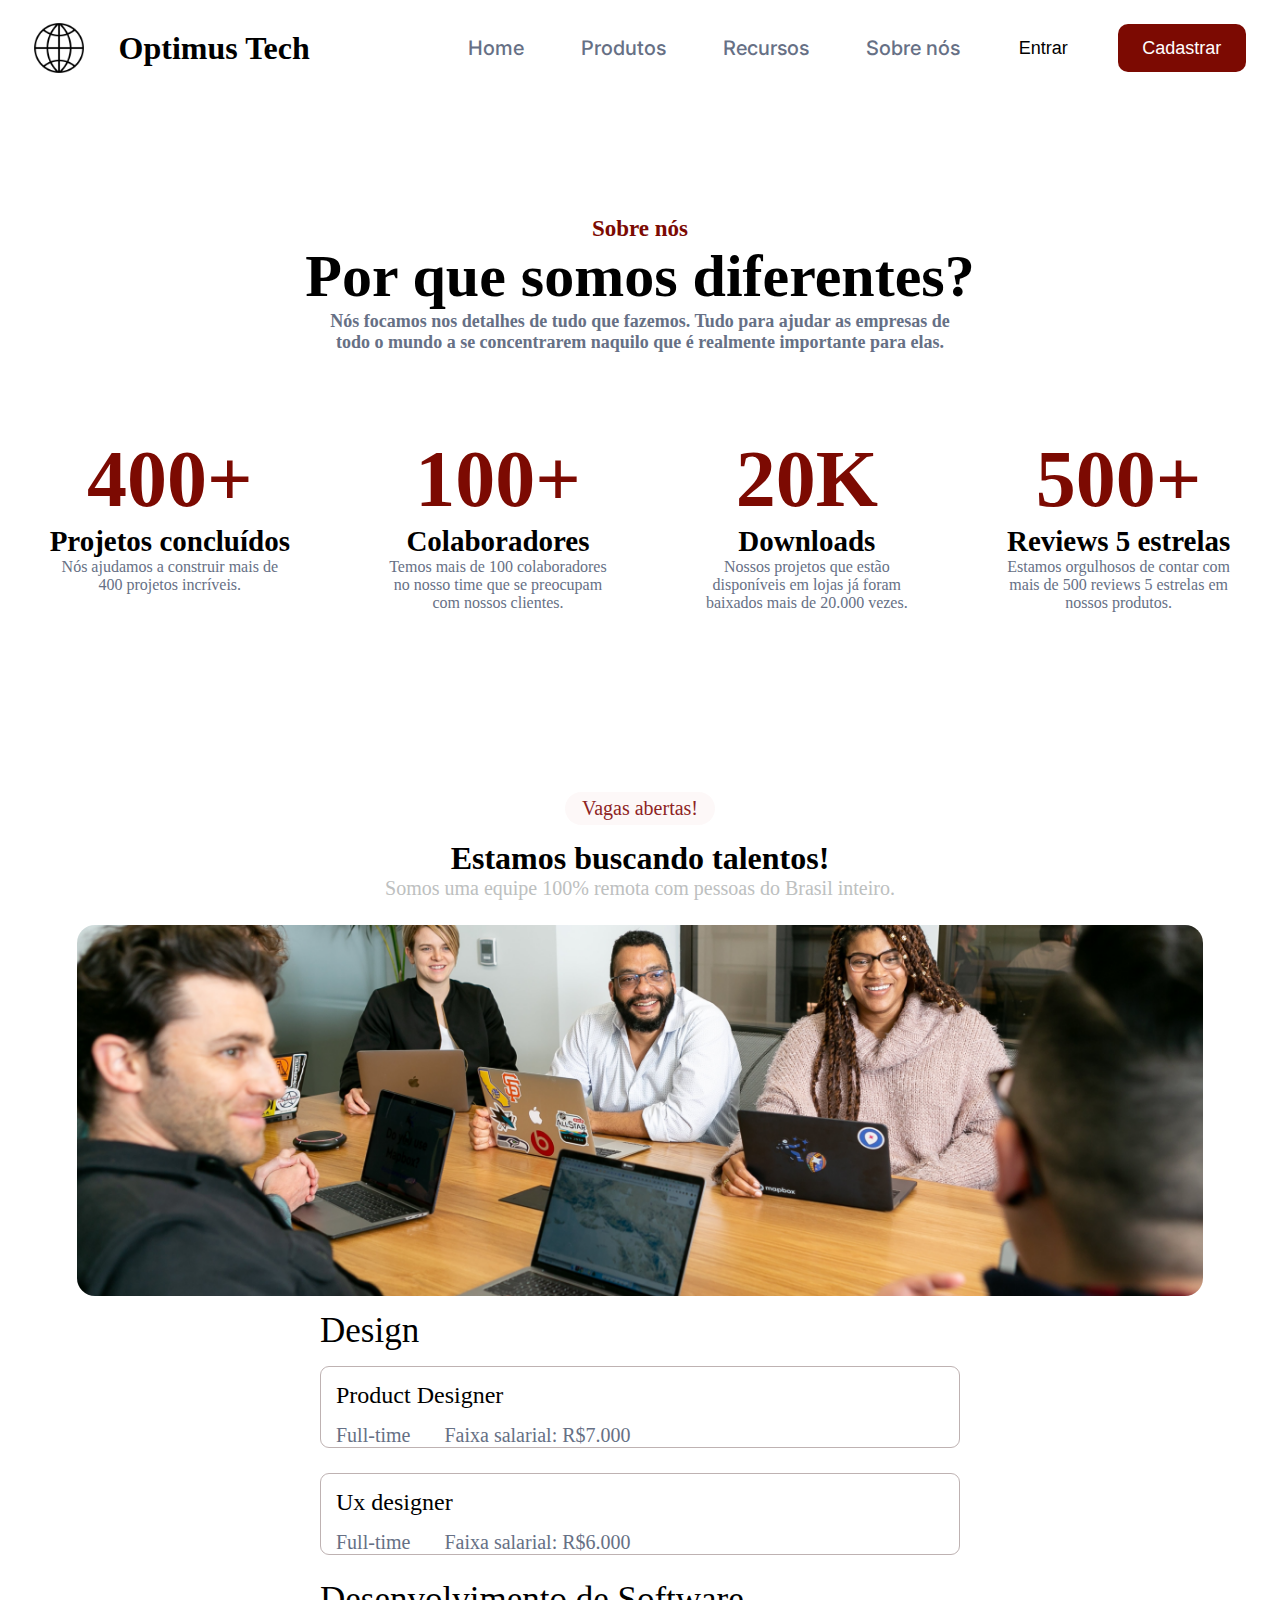
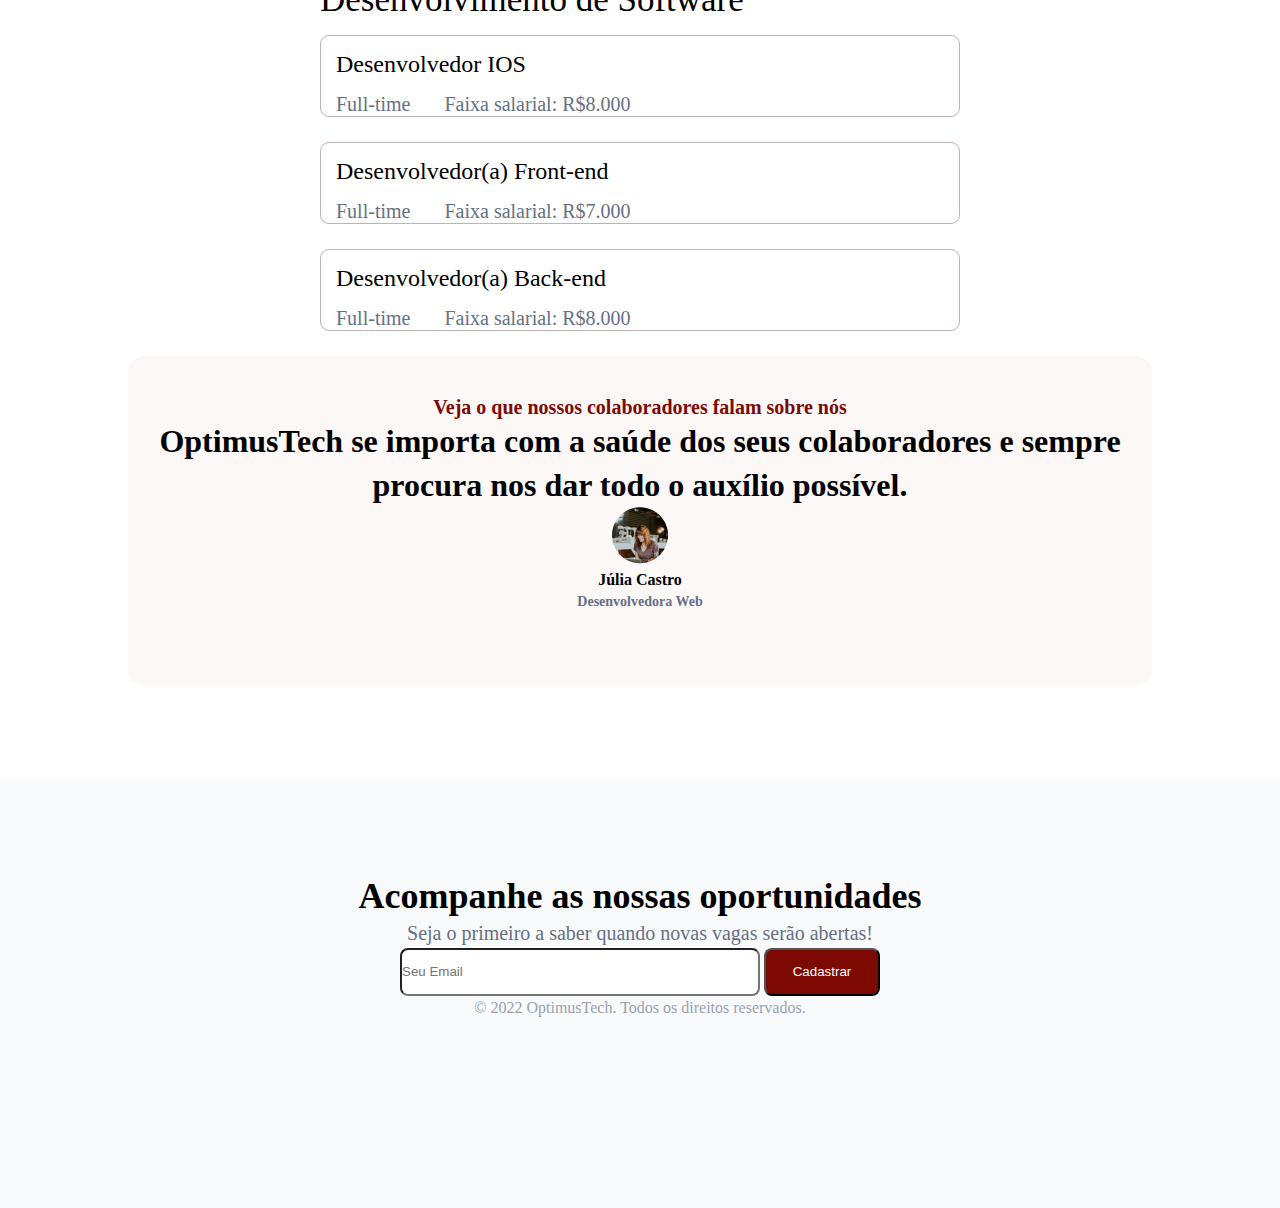
==== OptimusTechSite/index.html @ f8d53d97 "Site finalizado com sucesso" ====
<!DOCTYPE html>
<html lang="pt-br">
<head>
    <meta charset="UTF-8">
    <meta http-equiv="X-UA-Compatible" content="IE=edge">
    <meta name="viewport" content="width=device-width, initial-scale=1.0">
    <link rel="preconnect" href="https://fonts.googleapis.com">
    <link rel="preconnect" href="https://fonts.gstatic.com" crossorigin>
    <link href="https://fonts.googleapis.com/css2?family=Inter:wght@100;200;500;700;800;900&display=swap" rel="stylesheet">
    <link rel="stylesheet" type="text/css" href="index.css" media="all">
    <link rel="stylesheet" href="style.css">
    <link rel="shortcut icon" href="imgs/favicon.ico" type="image/x-icon">  
    <title>OptimusTech</title>
</head>
<body>
    <header>
            
            <img src="imgs/logo.png" alt="Logo da Empresa">
            <h1>Optimus Tech</h1>
            <ul>
                <li>Home</li>
                <li>Produtos</li>
                <li>Recursos</li>
                <li>Sobre nós</li>
            </ul>
            <button class="btnLogin">Entrar</button>
            <button class="btnCad">Cadastrar</button>
    </header>
    <div class="diferenciais">

        <p>
        Sobre nós
        </p>

        <h1>
        Por que somos diferentes?
        </h1>

        <h2>
        Nós focamos nos detalhes de tudo que fazemos. Tudo para ajudar as empresas de 
        <br>
        todo o mundo a se concentrarem naquilo que é realmente importante para elas.
        
        </h2>

</div>

<section class="met">

<div class="met1">
<h1>400+</h1>
<h2>Projetos concluídos</h2>
<p>Nós ajudamos a construir mais de
    <br>
    400 projetos incríveis.
    <br>
</p>
</div>


<div class="met2">
<h1>100+</h1>
<h2>Colaboradores</h2>
<p>Temos mais de 100 colaboradores
    <br>
    no nosso time que se preocupam 
    <br>
    com nossos clientes.
    </p>
</div>


<div class="met3">
    <h1>20K</h1>
    <h2>Downloads</h2>
    <p>Nossos projetos que estão 
        <br>
        disponíveis em lojas já foram 
        <br>
        baixados mais de 20.000 vezes.
    </p>
</div>


<div class="met4">
    <h1>500+</h1>
    <h2>Reviews 5 estrelas</h2>
    <p>Estamos orgulhosos de contar com
        <br>
        mais de 500 reviews 5 estrelas em 
        <br>
        nossos produtos.
    </p>
    
</div>
</section>

<section class="jobs">

    <p class="anuncio"> Vagas abertas!</p>

    <h1 class="anuncio-2">Estamos buscando talentos!</h1>
    <p  class="anuncio-3">Somos uma equipe 100% remota com pessoas do Brasil inteiro.</p>

    <div class="foto-empregos">
        <img src="imgs/reuniao.png" class="foto-jobs">
    </div>

    <div class="vagas">

        <div class="design-vagas">
            <h1 class="design">Design</h1>

            <div class="emprego">
                <h2>Product Designer</h2>

                <p>Full-time</p>
                <p>Faixa salarial: R$7.000</p>
            </div>

            <div class="emprego">
                <h2>Ux designer</h2>

                <p>Full-time</p>
                <p>Faixa salarial: R$6.000</p>
            </div>
        </div>
        <div class="desenvolvimento-vagas">
            <h1>Desenvolvimento de Software</h1>

            <div class="emprego">
                <h2>Desenvolvedor IOS</h2>

                <p>Full-time</p>
                <p>Faixa salarial: R$8.000</p>
            </div>

            <div class="emprego">
                <h2>Desenvolvedor(a) Front-end</h2>

                <p>Full-time</p>
                <p>Faixa salarial: R$7.000</p>
            </div>

            <div class="emprego">
                <h2>Desenvolvedor(a) Back-end</h2>

                <p>Full-time</p>
                <p>Faixa salarial: R$8.000</p>
            </div>
        </div>
    </div>

    <section id="depoimentos">
        <p id="vermelho"><strong>Veja o que nossos colaboradores falam sobre nós</strong</p>
        <h1 id="colab">OptimusTech se importa com a saúde dos seus colaboradores e sempre procura nos dar todo o auxílio possível.</h1>
        <figure><img src="imgs/Avatar.png" alt="Avatar"></figure>
        <h1 id="jc">Júlia Castro</h1>
        <p id="dev">Desenvolvedora Web</p>
    </section>
    <section id="nada"></section>
    <section id="form">
        <h1 id="op">Acompanhe as nossas oportunidades</h1>
        <p id="vgab">Seja o primeiro a saber quando novas vagas serão abertas!</p>
        <form action="email">
        <input type="email" name="email" id="email" placeholder="Seu Email">
        <input type="submit" value="Cadastrar" id="cad">
        </form>
        <p id="copy">&copy; 2022 OptimusTech. Todos os direitos reservados.</p>
    </section>

</section>
</body>
</html>
---- OptimusTechSite/index.css ----
*{
    box-sizing: border-box;
    margin: 0;
    padding: 0;
}

header{
    display: flex;
    position: relative;
    width: 100%; 
    height: 6rem;   
    align-items: center;
    justify-content:space-evenly;
}



header img{
    width: 50px;
    height: 50px;
}

header ul li{
    margin-right: 5px;
    margin-left: 5px;
    display: inline;
    list-style: none;    
    color: #667085;
    font-family: 'Inter', sans-serif;
    font-style: normal;
    font-weight: 500;
    font-size: 20px;
    line-height: 24px;
    cursor: pointer;
    margin-left: 40px;
    box-shadow: inset 0 0 0 0 #667085;
    color: #667085;
    padding: 0 .25rem;
    transition: color .3s ease-in-out, box-shadow .3s ease-in-out;
}

header ul{
    margin-left: 5rem;
}

.btnLogin{
    height: 2rem;
    width: 5rem;
    border: none;
    background-color: white;
    cursor: pointer;
    font-size: large;
}

.btnCad{
    height: 3rem;
    width: 8rem;
    border: none;
    background-color: white;
    cursor: pointer;
    font-size: large;
    color: white;
    background-color: #7C0A02;
    border-radius: 10px;
}


header ul li:hover {
  box-shadow: inset 100px 0 0 0 #667085;
  color: white;
}

.jobs{
    position: relative;
}

.jobs p{
    font-size: 20px;
}

.anuncio{
    margin-top: 20px;
    margin-bottom: 15px;
    margin-left: auto;
    margin-right: auto;
    left: 90vh;
    right: 90vh;
    width: 150px;
    padding: 5px;
    background-color: rgb(124, 124, 124);
    border-radius: 3vh;
    display: flex;
    justify-content: center;
    color: #8e2424;
    background-color: rgba(196, 25, 25, 0.03);
}

.anuncio-2{
    display: flex;
    justify-content: center;
   
}

.anuncio-3{
    display: flex;
    justify-content: center;
    color: rgb(189, 192, 192);
}

.foto-empregos{
    margin-top: 25px;
    margin-bottom: 10px;
}

.foto-jobs{
    width: 88%;
   
    margin: auto;
    display: block;
    border-radius: 2vh;
}

.design{
    margin-top: 15px;
}

.vagas{
    margin-top: 15px;
    width: 50%;
    margin: 0 auto;
}

.vagas h1{
    position: relative;
    
    font-weight: 500;
    font-size: 35px;
    margin-bottom: 15px;
}

.design-vagas h1{
    margin-bottom: 15px;
}

.emprego{
    border: 1px solid rgb(190, 178, 178);
    border-radius: 1vh;
    margin-bottom: 25px;
}

.emprego h2{
    margin-top: 15px;
    margin-bottom: 15px;
    margin-left: 15px;
    font-weight: 500;
}

.emprego p{
    display: inline;
    margin-right: 15px;
    margin-left: 15px;
}
---- OptimusTechSite/style.css ----
.diferenciais{
    
    text-align: center;
    margin-bottom: 9vh;
    margin-top: 120px;
}

.diferenciais p{
    color: #7c0a02;
    font-size: 23px;
    font-weight: bolder;
    margin-bottom: 0%;
}
.diferenciais h1{
    font-size: 60px;
    margin-top: auto;
}
.diferenciais h2{
    color: #667085;
    font-size: 100%;
    font-size: 18px;
}


.met{
    display: flex;
    align-self: center;
    width: 100%;
    justify-content: space-around;
}

.met div{
    text-align: center;
    margin-bottom: 10rem;
}
.met h1{
    font-size: 80px;
    color: #7c0a02;
    margin-bottom: 0px;

}
.met h2{
    font-size: 29px;
}

.met p{
    color: #667085;
}

#depoimentos {
    background: rgba(196, 25, 25, 0.03);
    height: 330px;
    width: 80%;
    margin: 0 auto;
    border-radius: 16px;
    padding-top: 40px;
}

#form{
    background-color: #F9FAFB;
    height: 430px;
    width: 100%;
    margin: 0 auto;
    padding-top: 96px;
}

#colab, #jc, #dev, #op, #copy, #vgab, #vermelho{
    text-align: center;
}

figure{
    margin: 0 auto;
    text-align: center;
}

form{
    margin: 0 auto;
    text-align: center;
}

form #email{
    height: 48px;
    width: 360px;
    border-radius: 8px;
}

#vermelho{
    color: #7c0a02
}

#cad{
    background-color: #7c0a02;
    color: white;
    height: 48px;    
    width: 116px;
    border-radius: 8px;
}

p{
    color: #667085;
}

#copy{
    color: #98A2B3;
    font-weight: 400;
    font-size: 16px;
    line-height: 24px;
}

#nada{
    padding: 46px;
}

#jc{
    font-size: 16px;
    line-height: 24px;
}

#dev{
    font-size: 14px;
    line-height: 20px;
}

#op{
    font-weight: 600;
    font-size: 36px;
    line-height: 44px;
}

#vgab{
    font-weight: 400;
    font-size: 20px;
    line-height: 30px;
}

#colab{
    
    line-height: 44px;
}

#dev{
    font-size: 14px;
    line-height: 20px;
}
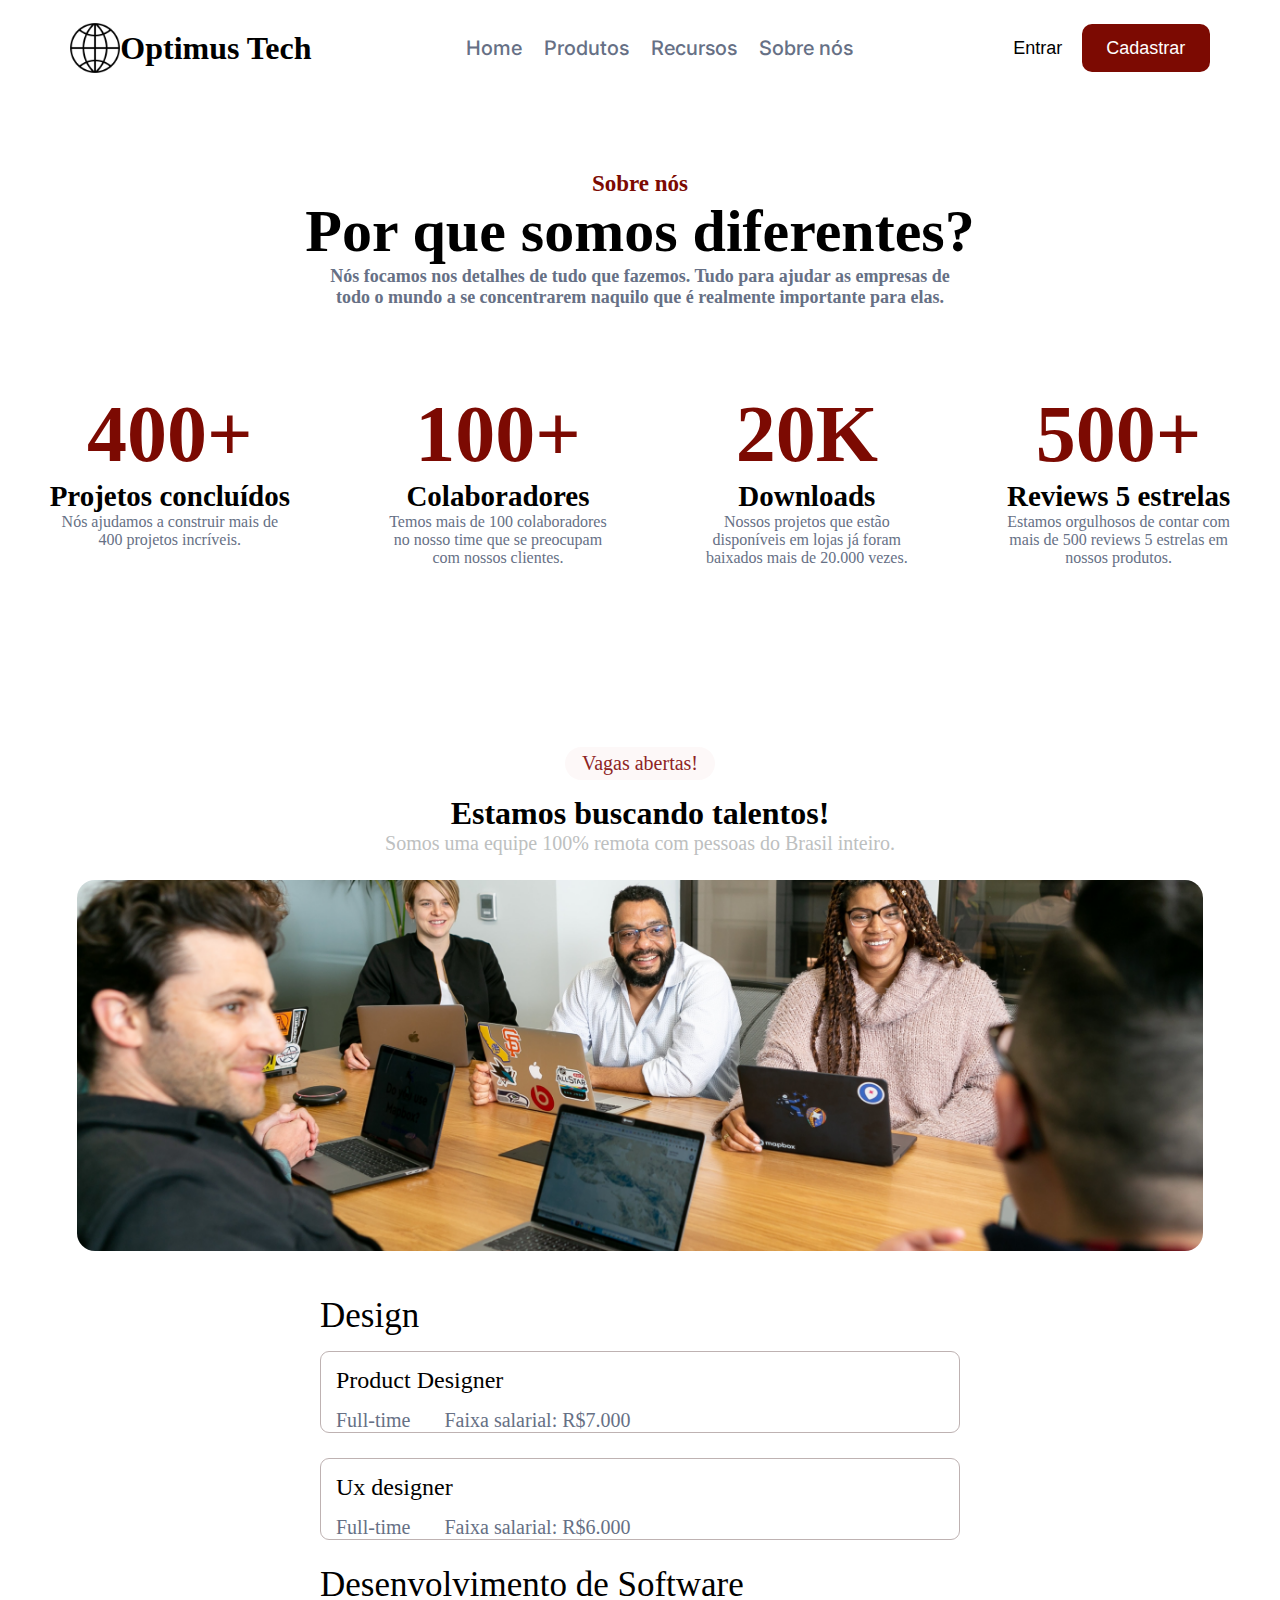
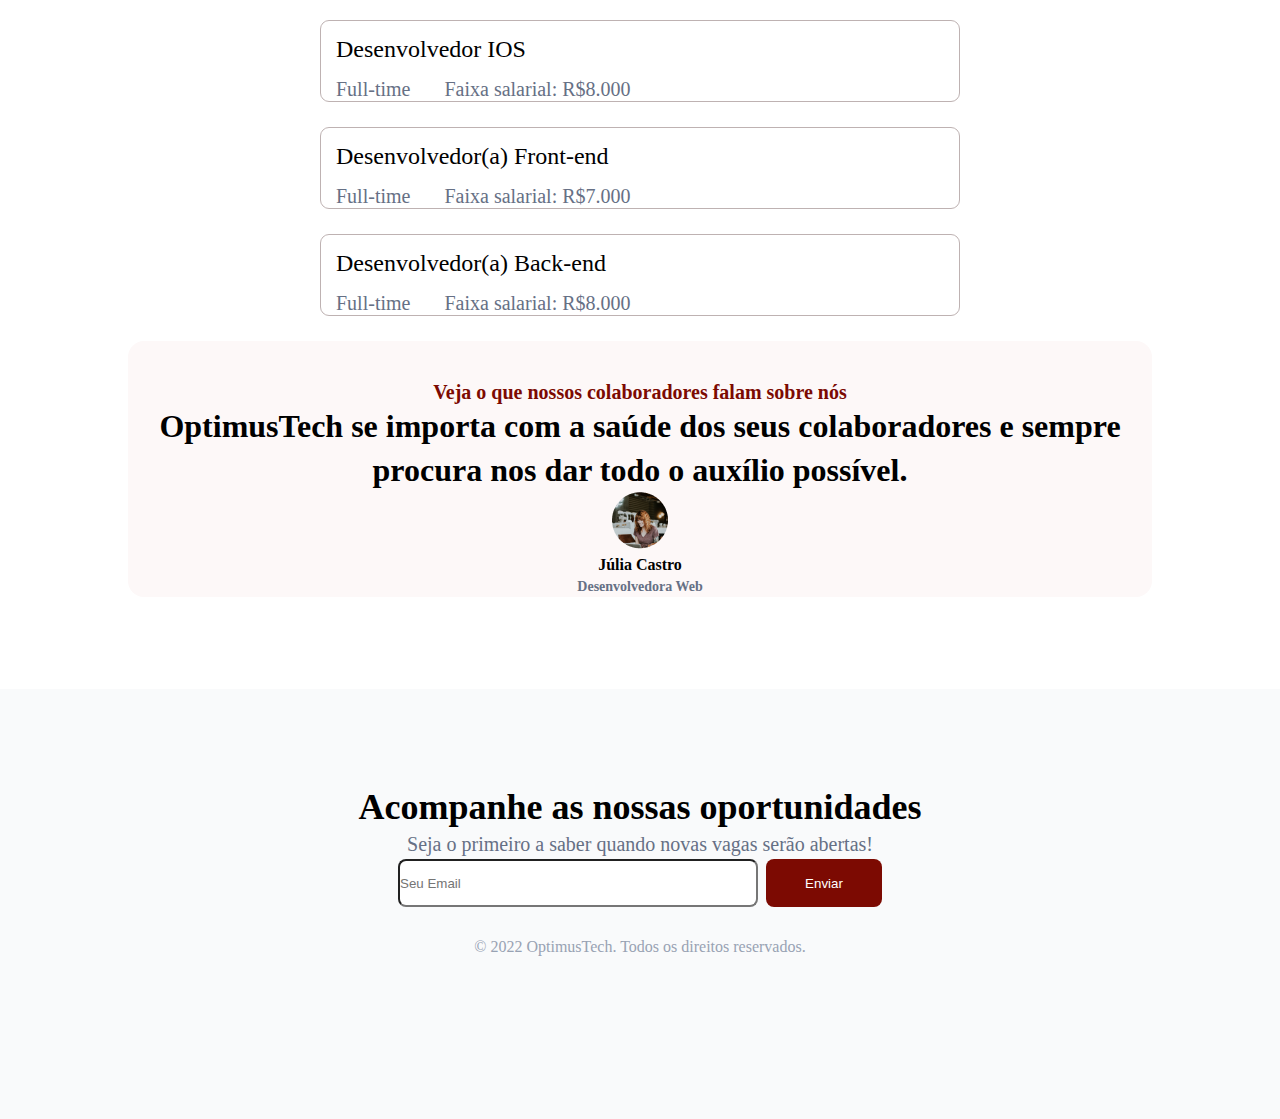
==== commit f5c1006c: "site responsivo para 428px" ====
--- a/OptimusTechSite/index.html
+++ b/OptimusTechSite/index.html
@@ -8,24 +8,33 @@
     <link rel="preconnect" href="https://fonts.gstatic.com" crossorigin>
     <link href="https://fonts.googleapis.com/css2?family=Inter:wght@100;200;500;700;800;900&display=swap" rel="stylesheet">
     <link rel="stylesheet" type="text/css" href="index.css" media="all">
+    <link rel="stylesheet" type="text/css" href="querry.css" media="all">
     <link rel="stylesheet" href="style.css">
     <link rel="shortcut icon" href="imgs/favicon.ico" type="image/x-icon">  
     <title>OptimusTech</title>
 </head>
 <body>
     <header>
-            
-            <img src="imgs/logo.png" alt="Logo da Empresa">
-            <h1>Optimus Tech</h1>
-            <ul>
-                <li>Home</li>
-                <li>Produtos</li>
-                <li>Recursos</li>
-                <li>Sobre nós</li>
-            </ul>
-            <button class="btnLogin">Entrar</button>
-            <button class="btnCad">Cadastrar</button>
+            <div class="logo" >
+                <img src="imgs/logo.png" alt="Logo da Empresa">
+                <h1>Optimus Tech</h1>
+            </div>
+
+            <nav>
+                <ul>
+                    <li>Home</li>
+                    <li>Produtos</li>
+                    <li>Recursos</li>
+                    <li>Sobre nós</li>
+                </ul>
+            </nav>
+
+            <div>
+                <button class="btnLogin">Entrar</button>
+                <button class="btnCad">Cadastrar</button>
+            </div> 
     </header>
+    
     <div class="diferenciais">
 
         <p>
@@ -42,31 +51,30 @@
         todo o mundo a se concentrarem naquilo que é realmente importante para elas.
         
         </h2>
-
 </div>
 
 <section class="met">
 
 <div class="met1">
-<h1>400+</h1>
-<h2>Projetos concluídos</h2>
-<p>Nós ajudamos a construir mais de
-    <br>
-    400 projetos incríveis.
-    <br>
-</p>
+    <h1>400+</h1>
+    <h2>Projetos concluídos</h2>
+    <p>Nós ajudamos a construir mais de
+        <br>
+        400 projetos incríveis.
+        <br>
+    </p>
 </div>
 
 
 <div class="met2">
-<h1>100+</h1>
-<h2>Colaboradores</h2>
-<p>Temos mais de 100 colaboradores
-    <br>
-    no nosso time que se preocupam 
-    <br>
-    com nossos clientes.
-    </p>
+    <h1>100+</h1>
+    <h2>Colaboradores</h2>
+    <p>Temos mais de 100 colaboradores
+        <br>
+        no nosso time que se preocupam 
+        <br>
+        com nossos clientes.
+        </p>
 </div>
 
 
@@ -95,6 +103,8 @@
 </div>
 </section>
 
+<!------Parte do Gotuzzo----->
+
 <section class="jobs">
 
     <p class="anuncio"> Vagas abertas!</p>
@@ -106,38 +116,35 @@
         <img src="imgs/reuniao.png" class="foto-jobs">
     </div>
 
-    <div class="vagas">
+    <section class="vagas">
+        <div class="design-vagas">
+        <h1 class="design">Design</h1>
+        </div>
 
-        <div class="design-vagas">
-            <h1 class="design">Design</h1>
+        <div class="emprego">
+            <h2>Product Designer</h2>
+            <p>Full-time</p>
+            <p>Faixa salarial: R$7.000</p>
+        </div>
 
-            <div class="emprego">
-                <h2>Product Designer</h2>
+        <div class="emprego">
+            <h2>Ux designer</h2>
+            <p>Full-time</p>
+            <p>Faixa salarial: R$6.000</p>
+        </div>
 
-                <p>Full-time</p>
-                <p>Faixa salarial: R$7.000</p>
-            </div>
-
-            <div class="emprego">
-                <h2>Ux designer</h2>
-
-                <p>Full-time</p>
-                <p>Faixa salarial: R$6.000</p>
-            </div>
-        </div>
         <div class="desenvolvimento-vagas">
             <h1>Desenvolvimento de Software</h1>
+        </div>
 
             <div class="emprego">
                 <h2>Desenvolvedor IOS</h2>
-
                 <p>Full-time</p>
                 <p>Faixa salarial: R$8.000</p>
             </div>
 
             <div class="emprego">
                 <h2>Desenvolvedor(a) Front-end</h2>
-
                 <p>Full-time</p>
                 <p>Faixa salarial: R$7.000</p>
             </div>
@@ -149,7 +156,9 @@
                 <p>Faixa salarial: R$8.000</p>
             </div>
         </div>
-    </div>
+    </section>
+
+    <!------Parte da Talita------>
 
     <section id="depoimentos">
         <p id="vermelho"><strong>Veja o que nossos colaboradores falam sobre nós</strong</p>
@@ -158,16 +167,18 @@
         <h1 id="jc">Júlia Castro</h1>
         <p id="dev">Desenvolvedora Web</p>
     </section>
+
     <section id="nada"></section>
-    <section id="form">
-        <h1 id="op">Acompanhe as nossas oportunidades</h1>
-        <p id="vgab">Seja o primeiro a saber quando novas vagas serão abertas!</p>
-        <form action="email">
-        <input type="email" name="email" id="email" placeholder="Seu Email">
-        <input type="submit" value="Cadastrar" id="cad">
+
+    <footer id="form">
+            <h1 id="op">Acompanhe as nossas oportunidades<h1>
+            <p id="vgab">Seja o primeiro a saber quando novas vagas serão abertas!</p>
+        <form>
+            <input type="email" name="email" id="email" placeholder="Seu Email">
+            <button type="submit" value="Cadastrar" id="cad">Enviar</button>
         </form>
         <p id="copy">&copy; 2022 OptimusTech. Todos os direitos reservados.</p>
-    </section>
+    </footer>
 
 </section>
 </body>
--- a/OptimusTechSite/index.css
+++ b/OptimusTechSite/index.css
@@ -9,11 +9,15 @@
     position: relative;
     width: 100%; 
     height: 6rem;   
+    justify-content: space-around;
     align-items: center;
-    justify-content:space-evenly;
+    white-space: wrap;
 }
 
-
+header .logo{
+    display: flex;
+    align-items: center;
+}
 
 header img{
     width: 50px;
@@ -21,10 +25,7 @@
 }
 
 header ul li{
-    margin-right: 5px;
-    margin-left: 5px;
-    display: inline;
-    list-style: none;    
+    display: inline-flex;
     color: #667085;
     font-family: 'Inter', sans-serif;
     font-style: normal;
@@ -32,15 +33,11 @@
     font-size: 20px;
     line-height: 24px;
     cursor: pointer;
-    margin-left: 40px;
+    margin-left: 10px;
     box-shadow: inset 0 0 0 0 #667085;
     color: #667085;
     padding: 0 .25rem;
     transition: color .3s ease-in-out, box-shadow .3s ease-in-out;
-}
-
-header ul{
-    margin-left: 5rem;
 }
 
 .btnLogin{
@@ -66,16 +63,19 @@
 
 
 header ul li:hover {
-  box-shadow: inset 100px 0 0 0 #667085;
-  color: white;
+   box-shadow: inset 100px 0 0 0 #667085;
+   color: white;
 }
 
 .jobs{
     position: relative;
+    display: flex;
+    flex-direction: column;
 }
 
 .jobs p{
     font-size: 20px;
+    text-align: center;
 }
 
 .anuncio{
@@ -114,14 +114,13 @@
 
 .foto-jobs{
     width: 88%;
-   
     margin: auto;
     display: block;
     border-radius: 2vh;
 }
 
 .design{
-    margin-top: 15px;
+    margin-top: 35px;
 }
 
 .vagas{
@@ -159,4 +158,8 @@
     display: inline;
     margin-right: 15px;
     margin-left: 15px;
+}
+
+button{
+    border: none ;
 }--- a/OptimusTechSite/querry.css
+++ b/OptimusTechSite/querry.css
@@ -0,0 +1,36 @@
+@media only screen and (max-width:428px) {
+
+    .btnCad{
+        width: max-content ;
+    }
+
+    .met{
+        flex-direction: column;
+    }
+
+    .emprego{
+        display: flex;
+        flex-direction: column;
+        justify-content: space-around;
+        gap: 10px;
+    }
+
+    .desenvolvimento-vagas h1, .design{
+        text-align: center;
+    }
+
+    .foto-jobs{
+        width: 100%;
+        border-radius: 0;
+    }
+
+    #depoimentos{
+       display: flex;
+       flex-direction: column;
+       height: max-content;
+    }
+
+    #cad{
+        margin-top:  20px;
+    }
+}--- a/OptimusTechSite/style.css
+++ b/OptimusTechSite/style.css
@@ -2,7 +2,7 @@
     
     text-align: center;
     margin-bottom: 9vh;
-    margin-top: 120px;
+    margin-top: 75px;
 }
 
 .diferenciais p{
@@ -48,10 +48,12 @@
 }
 
 #depoimentos {
+    display: flex;
+    flex-direction: column;
+    align-self: center;
     background: rgba(196, 25, 25, 0.03);
-    height: 330px;
+    height: max-content;
     width: 80%;
-    margin: 0 auto;
     border-radius: 16px;
     padding-top: 40px;
 }
@@ -60,7 +62,6 @@
     background-color: #F9FAFB;
     height: 430px;
     width: 100%;
-    margin: 0 auto;
     padding-top: 96px;
 }
 
@@ -104,7 +105,7 @@
     color: #98A2B3;
     font-weight: 400;
     font-size: 16px;
-    line-height: 24px;
+    line-height: 5rem;
 }
 
 #nada{
@@ -141,4 +142,5 @@
 #dev{
     font-size: 14px;
     line-height: 20px;
-}+}
+
